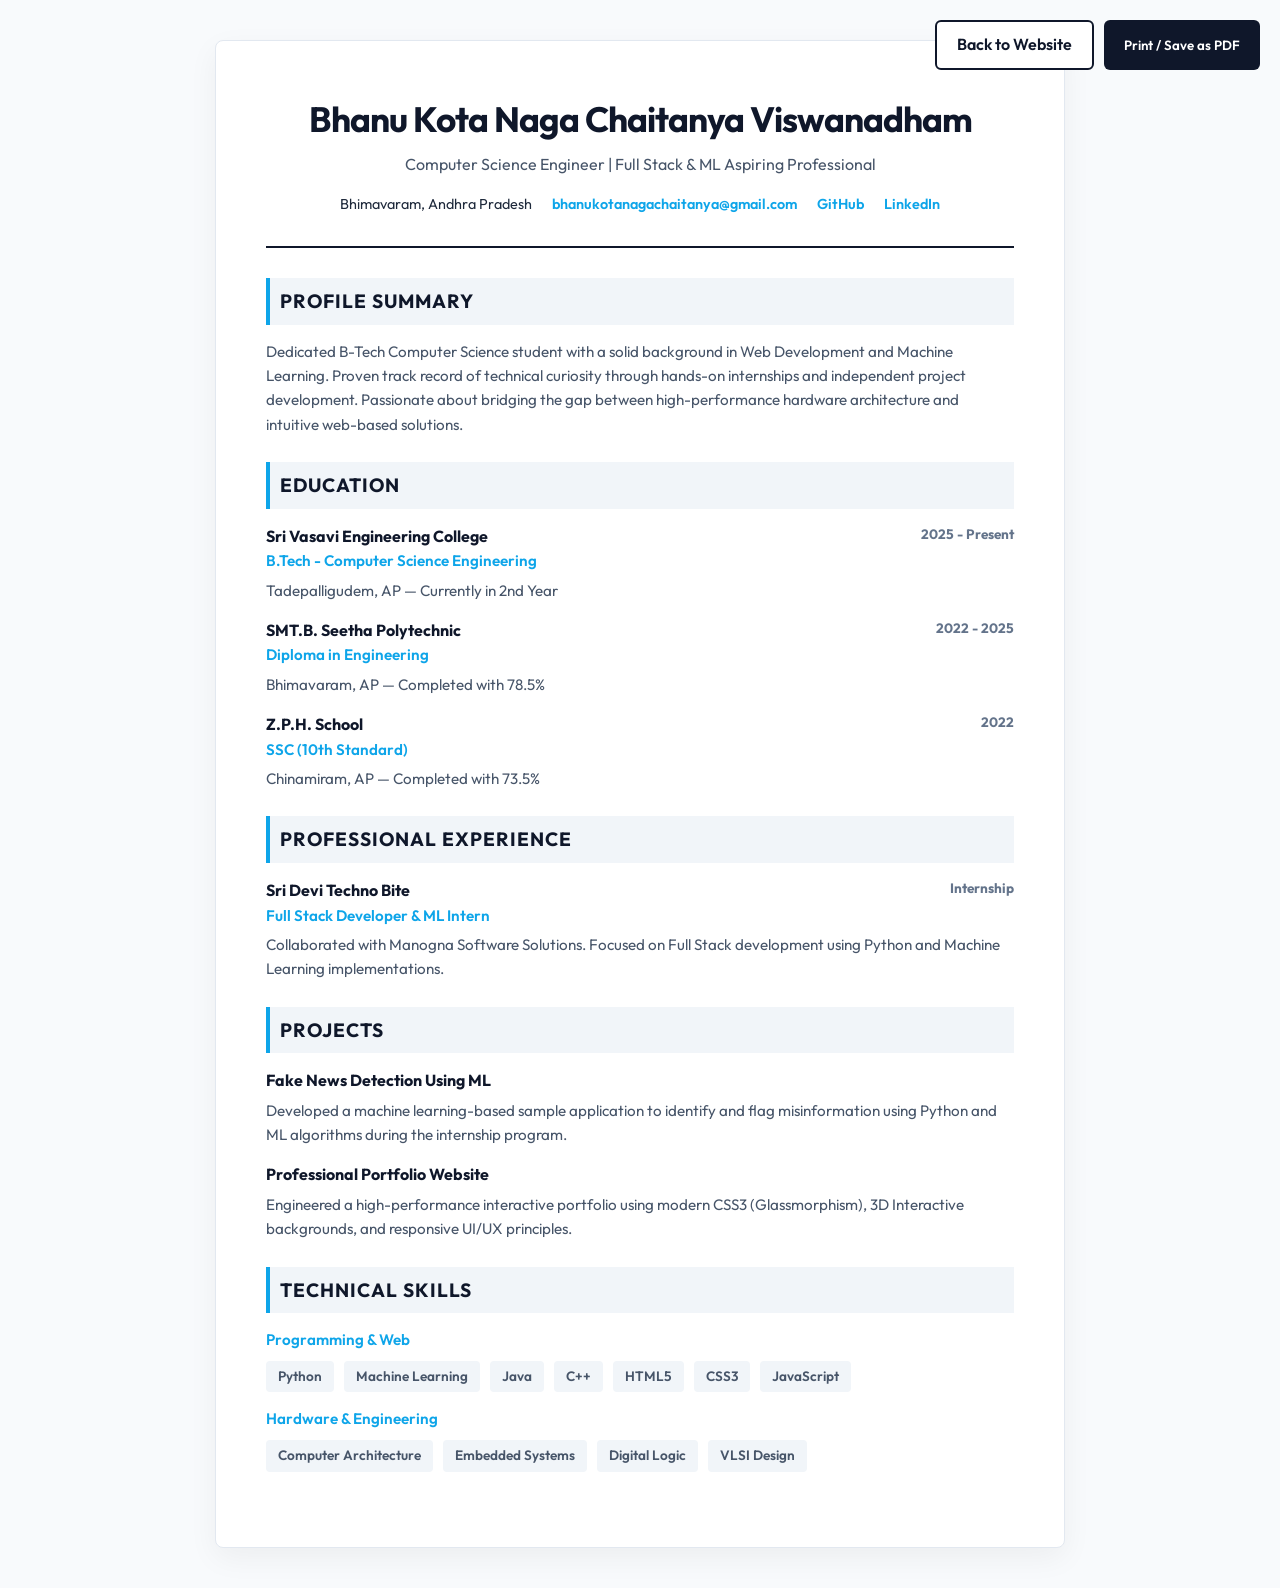
==== resume.html @ e8d5b209 "feat: integrate education timeline and professional resume system" ====
<!DOCTYPE html>
<html lang="en">
<head>
    <meta charset="UTF-8">
    <meta name="viewport" content="width=device-width, initial-scale=1.0">
    <title>Resume - Bhanu Kota Naga Chaitanya Viswanadham</title>
    <link href="https://fonts.googleapis.com/css2?family=Outfit:wght@300;400;600;700&display=swap" rel="stylesheet">
    <style>
        :root {
            --primary: #0f172a;
            --secondary: #475569;
            --accent: #0ea5e9;
            --text-dark: #1e293b;
            --text-light: #64748b;
            --border: #e2e8f0;
        }

        @media print {
            .no-print { display: none !important; }
            body { padding: 0 !important; margin: 0 !important; font-size: 11pt !important; }
            .content { border: none !important; box-shadow: none !important; max-width: 100% !important; }
            a { text-decoration: none !important; color: black !important; }
        }

        * { margin: 0; padding: 0; box-sizing: border-box; }

        body {
            font-family: 'Outfit', sans-serif;
            background-color: #f8fafc;
            color: var(--text-dark);
            line-height: 1.6;
            padding: 40px 20px;
        }

        .resume-container {
            max-width: 850px;
            margin: 0 auto;
            background: white;
            padding: 50px;
            border: 1px solid var(--border);
            box-shadow: 0 10px 30px rgba(0,0,0,0.05);
            border-radius: 8px;
        }

        header {
            text-align: center;
            border-bottom: 2px solid var(--primary);
            padding-bottom: 30px;
            margin-bottom: 30px;
        }

        header h1 {
            font-size: 2.2rem;
            color: var(--primary);
            margin-bottom: 5px;
            letter-spacing: -1px;
        }

        header p {
            color: var(--secondary);
            font-size: 1rem;
        }

        .contact-info {
            display: flex;
            justify-content: center;
            gap: 20px;
            margin-top: 15px;
            font-size: 0.9rem;
            flex-wrap: wrap;
        }

        .contact-info a {
            color: var(--accent);
            text-decoration: none;
            font-weight: 600;
        }

        section {
            margin-bottom: 25px;
        }

        section h2 {
            font-size: 1.2rem;
            color: var(--primary);
            text-transform: uppercase;
            letter-spacing: 1px;
            border-left: 4px solid var(--accent);
            padding-left: 10px;
            margin-bottom: 15px;
            background: #f1f5f9;
            padding: 8px 10px;
        }

        .info-grid {
            display: grid;
            grid-template-columns: 1fr 1fr;
            gap: 15px;
        }

        .item {
            margin-bottom: 15px;
        }

        .item-header {
            display: flex;
            justify-content: space-between;
            font-weight: 700;
            color: var(--primary);
        }

        .item-subheader {
            color: var(--accent);
            font-weight: 600;
            font-size: 0.95rem;
        }

        .item-date {
            color: var(--text-light);
            font-size: 0.85rem;
        }

        .item-desc {
            margin-top: 5px;
            color: var(--secondary);
            font-size: 0.95rem;
        }

        .skills-list {
            list-style: none;
            display: flex;
            flex-wrap: wrap;
            gap: 10px;
        }

        .skills-list li {
            background: #f1f5f9;
            padding: 5px 12px;
            border-radius: 4px;
            font-size: 0.85rem;
            font-weight: 600;
            color: var(--secondary);
        }

        .button-bar {
            position: fixed;
            top: 20px;
            right: 20px;
            z-index: 100;
            display: flex;
            gap: 10px;
        }

        .btn {
            padding: 10px 20px;
            background: var(--primary);
            color: white;
            border: none;
            border-radius: 6px;
            cursor: pointer;
            font-family: inherit;
            font-weight: 600;
            transition: 0.2s;
            text-decoration: none;
        }

        .btn:hover {
            opacity: 0.9;
            transform: translateY(-2px);
        }

        .btn-outline {
            background: white;
            color: var(--primary);
            border: 2px solid var(--primary);
        }

        @media (max-width: 600px) {
            .resume-container { padding: 25px; }
            .item-header { flex-direction: column; }
            .item-date { margin-top: 2px; }
            .info-grid { grid-template-columns: 1fr; }
        }
    </style>
</head>
<body>

    <div class="button-bar no-print">
        <a href="index.html" class="btn btn-outline">Back to Website</a>
        <button onclick="window.print()" class="btn">Print / Save as PDF</button>
    </div>

    <div class="resume-container">
        <header>
            <h1>Bhanu Kota Naga Chaitanya Viswanadham</h1>
            <p>Computer Science Engineer | Full Stack & ML Aspiring Professional</p>
            <div class="contact-info">
                <span>Bhimavaram, Andhra Pradesh</span>
                <a href="mailto:bhanukotanagachaitanya@gmail.com">bhanukotanagachaitanya@gmail.com</a>
                <a href="https://github.com/bhanukotanagachaitanya">GitHub</a>
                <a href="https://linkedin.com/in/bhanu-kota-naga-chaitanya-viswanadham/">LinkedIn</a>
            </div>
        </header>

        <section>
            <h2>Profile Summary</h2>
            <p class="item-desc">
                Dedicated B-Tech Computer Science student with a solid background in Web Development and Machine Learning. 
                Proven track record of technical curiosity through hands-on internships and independent project development. 
                Passionate about bridging the gap between high-performance hardware architecture and intuitive web-based solutions.
            </p>
        </section>

        <section>
            <h2>Education</h2>
            <div class="item">
                <div class="item-header">
                    <span>Sri Vasavi Engineering College</span>
                    <span class="item-date">2025 - Present</span>
                </div>
                <div class="item-subheader">B.Tech - Computer Science Engineering</div>
                <div class="item-desc">Tadepalligudem, AP — Currently in 2nd Year</div>
            </div>

            <div class="item">
                <div class="item-header">
                    <span>SMT.B. Seetha Polytechnic</span>
                    <span class="item-date">2022 - 2025</span>
                </div>
                <div class="item-subheader">Diploma in Engineering</div>
                <div class="item-desc">Bhimavaram, AP — Completed with 78.5%</div>
            </div>

            <div class="item">
                <div class="item-header">
                    <span>Z.P.H. School</span>
                    <span class="item-date">2022</span>
                </div>
                <div class="item-subheader">SSC (10th Standard)</div>
                <div class="item-desc">Chinamiram, AP — Completed with 73.5%</div>
            </div>
        </section>

        <section>
            <h2>Professional Experience</h2>
            <div class="item">
                <div class="item-header">
                    <span>Sri Devi Techno Bite</span>
                    <span class="item-date">Internship</span>
                </div>
                <div class="item-subheader">Full Stack Developer & ML Intern</div>
                <div class="item-desc">Collaborated with Manogna Software Solutions. Focused on Full Stack development using Python and Machine Learning implementations.</div>
            </div>
        </section>

        <section>
            <h2>Projects</h2>
            <div class="item">
                <div class="item-header">
                    <span>Fake News Detection Using ML</span>
                </div>
                <div class="item-desc">Developed a machine learning-based sample application to identify and flag misinformation using Python and ML algorithms during the internship program.</div>
            </div>

            <div class="item">
                <div class="item-header">
                    <span>Professional Portfolio Website</span>
                </div>
                <div class="item-desc">Engineered a high-performance interactive portfolio using modern CSS3 (Glassmorphism), 3D Interactive backgrounds, and responsive UI/UX principles.</div>
            </div>
        </section>

        <section>
            <h2>Technical Skills</h2>
            <div class="item">
                <div class="item-subheader">Programming & Web</div>
                <ul class="skills-list" style="margin-top: 8px;">
                    <li>Python</li><li>Machine Learning</li><li>Java</li><li>C++</li><li>HTML5</li><li>CSS3</li><li>JavaScript</li>
                </ul>
            </div>
            <div class="item">
                <div class="item-subheader">Hardware & Engineering</div>
                <ul class="skills-list" style="margin-top: 8px;">
                    <li>Computer Architecture</li><li>Embedded Systems</li><li>Digital Logic</li><li>VLSI Design</li>
                </ul>
            </div>
        </section>

    </div>

</body>
</html>
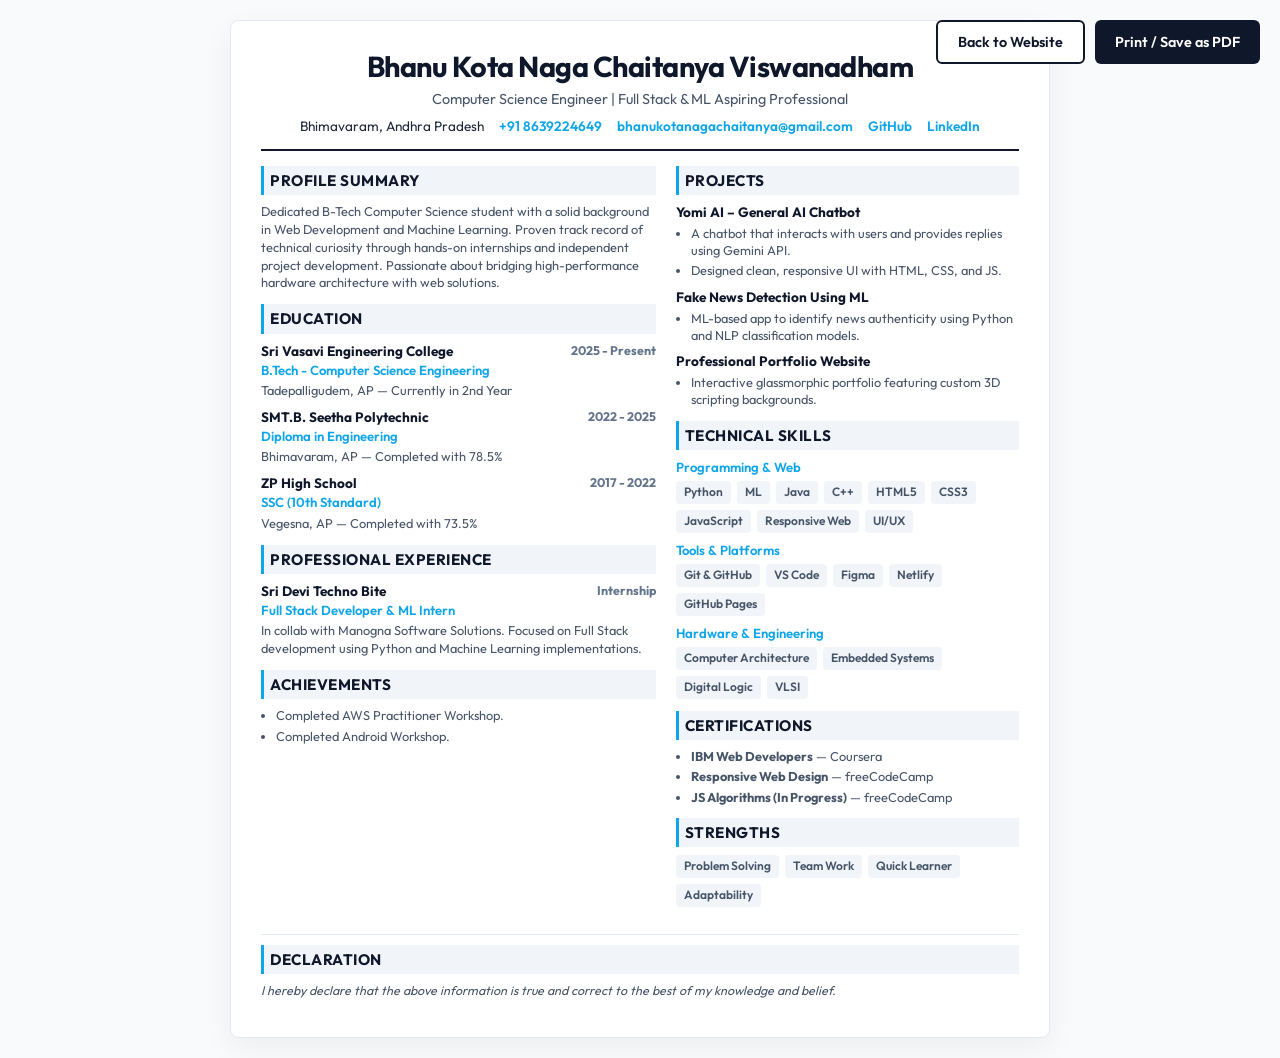
==== commit e90d56a6: "Compress resume to single page, reformat with 2-column layout, and sync achievements/certifications " ====
--- a/resume.html
+++ b/resume.html
@@ -17,8 +17,8 @@
 
         @media print {
             .no-print { display: none !important; }
-            body { padding: 0 !important; margin: 0 !important; font-size: 11pt !important; }
-            .content { border: none !important; box-shadow: none !important; max-width: 100% !important; }
+            body { padding: 0 !important; margin: 0 !important; font-size: 9pt !important; background: white !important; }
+            .resume-container { border: none !important; box-shadow: none !important; max-width: 100% !important; padding: 0 !important; }
             a { text-decoration: none !important; color: black !important; }
         }
 
@@ -28,15 +28,15 @@
             font-family: 'Outfit', sans-serif;
             background-color: #f8fafc;
             color: var(--text-dark);
-            line-height: 1.6;
-            padding: 40px 20px;
+            line-height: 1.4;
+            padding: 20px;
         }
 
         .resume-container {
-            max-width: 850px;
+            max-width: 820px;
             margin: 0 auto;
             background: white;
-            padding: 50px;
+            padding: 25px 30px;
             border: 1px solid var(--border);
             box-shadow: 0 10px 30px rgba(0,0,0,0.05);
             border-radius: 8px;
@@ -45,28 +45,28 @@
         header {
             text-align: center;
             border-bottom: 2px solid var(--primary);
-            padding-bottom: 30px;
-            margin-bottom: 30px;
+            padding-bottom: 12px;
+            margin-bottom: 15px;
         }
 
         header h1 {
-            font-size: 2.2rem;
+            font-size: 1.8rem;
             color: var(--primary);
-            margin-bottom: 5px;
-            letter-spacing: -1px;
+            margin-bottom: 3px;
+            letter-spacing: -0.5px;
         }
 
         header p {
             color: var(--secondary);
-            font-size: 1rem;
+            font-size: 0.9rem;
         }
 
         .contact-info {
             display: flex;
             justify-content: center;
-            gap: 20px;
-            margin-top: 15px;
-            font-size: 0.9rem;
+            gap: 15px;
+            margin-top: 8px;
+            font-size: 0.85rem;
             flex-wrap: wrap;
         }
 
@@ -77,29 +77,29 @@
         }
 
         section {
-            margin-bottom: 25px;
+            margin-bottom: 12px;
         }
 
         section h2 {
-            font-size: 1.2rem;
+            font-size: 0.95rem;
             color: var(--primary);
             text-transform: uppercase;
-            letter-spacing: 1px;
-            border-left: 4px solid var(--accent);
-            padding-left: 10px;
-            margin-bottom: 15px;
+            letter-spacing: 0.5px;
+            border-left: 3px solid var(--accent);
+            padding-left: 8px;
+            margin-bottom: 8px;
             background: #f1f5f9;
-            padding: 8px 10px;
-        }
-
-        .info-grid {
+            padding: 4px 6px;
+        }
+
+        .main-grid {
             display: grid;
-            grid-template-columns: 1fr 1fr;
-            gap: 15px;
+            grid-template-columns: 1.15fr 1fr;
+            gap: 20px;
         }
 
         .item {
-            margin-bottom: 15px;
+            margin-bottom: 8px;
         }
 
         .item-header {
@@ -107,39 +107,53 @@
             justify-content: space-between;
             font-weight: 700;
             color: var(--primary);
+            font-size: 0.85rem;
         }
 
         .item-subheader {
             color: var(--accent);
             font-weight: 600;
-            font-size: 0.95rem;
+            font-size: 0.82rem;
         }
 
         .item-date {
             color: var(--text-light);
-            font-size: 0.85rem;
+            font-size: 0.78rem;
         }
 
         .item-desc {
-            margin-top: 5px;
+            margin-top: 3px;
             color: var(--secondary);
-            font-size: 0.95rem;
+            font-size: 0.8rem;
+            line-height: 1.4;
         }
 
         .skills-list {
             list-style: none;
             display: flex;
             flex-wrap: wrap;
-            gap: 10px;
+            gap: 6px;
         }
 
         .skills-list li {
             background: #f1f5f9;
-            padding: 5px 12px;
+            padding: 3px 8px;
             border-radius: 4px;
-            font-size: 0.85rem;
+            font-size: 0.75rem;
             font-weight: 600;
             color: var(--secondary);
+        }
+
+        .bullet-list {
+            list-style-type: disc;
+            margin-left: 15px;
+            color: var(--secondary);
+            font-size: 0.8rem;
+            line-height: 1.35;
+        }
+
+        .bullet-list li {
+            margin-bottom: 3px;
         }
 
         .button-bar {
@@ -162,6 +176,7 @@
             font-weight: 600;
             transition: 0.2s;
             text-decoration: none;
+            font-size: 0.9rem;
         }
 
         .btn:hover {
@@ -179,7 +194,7 @@
             .resume-container { padding: 25px; }
             .item-header { flex-direction: column; }
             .item-date { margin-top: 2px; }
-            .info-grid { grid-template-columns: 1fr; }
+            .main-grid { grid-template-columns: 1fr; }
         }
     </style>
 </head>
@@ -196,96 +211,159 @@
             <p>Computer Science Engineer | Full Stack & ML Aspiring Professional</p>
             <div class="contact-info">
                 <span>Bhimavaram, Andhra Pradesh</span>
+                <a href="tel:+918639224649">+91 8639224649</a>
                 <a href="mailto:bhanukotanagachaitanya@gmail.com">bhanukotanagachaitanya@gmail.com</a>
                 <a href="https://github.com/bhanukotanagachaitanya">GitHub</a>
                 <a href="https://linkedin.com/in/bhanu-kota-naga-chaitanya-viswanadham/">LinkedIn</a>
             </div>
         </header>
 
-        <section>
-            <h2>Profile Summary</h2>
-            <p class="item-desc">
-                Dedicated B-Tech Computer Science student with a solid background in Web Development and Machine Learning. 
-                Proven track record of technical curiosity through hands-on internships and independent project development. 
-                Passionate about bridging the gap between high-performance hardware architecture and intuitive web-based solutions.
+        <div class="main-grid">
+            <div class="left-col">
+                <section>
+                    <h2>Profile Summary</h2>
+                    <p class="item-desc">
+                        Dedicated B-Tech Computer Science student with a solid background in Web Development and Machine Learning. 
+                        Proven track record of technical curiosity through hands-on internships and independent project development. 
+                        Passionate about bridging high-performance hardware architecture with web solutions.
+                    </p>
+                </section>
+
+                <section>
+                    <h2>Education</h2>
+                    <div class="item">
+                        <div class="item-header">
+                            <span>Sri Vasavi Engineering College</span>
+                            <span class="item-date">2025 - Present</span>
+                        </div>
+                        <div class="item-subheader">B.Tech - Computer Science Engineering</div>
+                        <div class="item-desc">Tadepalligudem, AP — Currently in 2nd Year</div>
+                    </div>
+
+                    <div class="item">
+                        <div class="item-header">
+                            <span>SMT.B. Seetha Polytechnic</span>
+                            <span class="item-date">2022 - 2025</span>
+                        </div>
+                        <div class="item-subheader">Diploma in Engineering</div>
+                        <div class="item-desc">Bhimavaram, AP — Completed with 78.5%</div>
+                    </div>
+
+                    <div class="item">
+                        <div class="item-header">
+                            <span>ZP High School</span>
+                            <span class="item-date">2017 - 2022</span>
+                        </div>
+                        <div class="item-subheader">SSC (10th Standard)</div>
+                        <div class="item-desc">Vegesna, AP — Completed with 73.5%</div>
+                    </div>
+                </section>
+
+                <section>
+                    <h2>Professional Experience</h2>
+                    <div class="item">
+                        <div class="item-header">
+                            <span>Sri Devi Techno Bite</span>
+                            <span class="item-date">Internship</span>
+                        </div>
+                        <div class="item-subheader">Full Stack Developer & ML Intern</div>
+                        <div class="item-desc">In collab with Manogna Software Solutions. Focused on Full Stack development using Python and Machine Learning implementations.</div>
+                    </div>
+                </section>
+
+                <section>
+                    <h2>Achievements</h2>
+                    <ul class="bullet-list" style="margin-top: 5px;">
+                        <li>Completed AWS Practitioner Workshop.</li>
+                        <li>Completed Android Workshop.</li>
+                    </ul>
+                </section>
+            </div>
+
+            <div class="right-col">
+                <section>
+                    <h2>Projects</h2>
+                    <div class="item">
+                        <div class="item-header">
+                            <span>Yomi AI – General AI Chatbot</span>
+                        </div>
+                        <div class="item-desc">
+                            <ul class="bullet-list" style="margin-top: 3px;">
+                                <li>A chatbot that interacts with users and provides replies using Gemini API.</li>
+                                <li>Designed clean, responsive UI with HTML, CSS, and JS.</li>
+                            </ul>
+                        </div>
+                    </div>
+
+                    <div class="item">
+                        <div class="item-header">
+                            <span>Fake News Detection Using ML</span>
+                        </div>
+                        <div class="item-desc">
+                            <ul class="bullet-list" style="margin-top: 3px;">
+                                <li>ML-based app to identify news authenticity using Python and NLP classification models.</li>
+                            </ul>
+                        </div>
+                    </div>
+
+                    <div class="item">
+                        <div class="item-header">
+                            <span>Professional Portfolio Website</span>
+                        </div>
+                        <div class="item-desc">
+                            <ul class="bullet-list" style="margin-top: 3px;">
+                                <li>Interactive glassmorphic portfolio featuring custom 3D scripting backgrounds.</li>
+                            </ul>
+                        </div>
+                    </div>
+                </section>
+
+                <section>
+                    <h2>Technical Skills</h2>
+                    <div class="item">
+                        <div class="item-subheader">Programming & Web</div>
+                        <ul class="skills-list" style="margin-top: 5px;">
+                            <li>Python</li><li>ML</li><li>Java</li><li>C++</li><li>HTML5</li><li>CSS3</li><li>JavaScript</li><li>Responsive Web</li><li>UI/UX</li>
+                        </ul>
+                    </div>
+                    <div class="item" style="margin-top: 6px;">
+                        <div class="item-subheader">Tools & Platforms</div>
+                        <ul class="skills-list" style="margin-top: 5px;">
+                            <li>Git & GitHub</li><li>VS Code</li><li>Figma</li><li>Netlify</li><li>GitHub Pages</li>
+                        </ul>
+                    </div>
+                    <div class="item" style="margin-top: 6px;">
+                        <div class="item-subheader">Hardware & Engineering</div>
+                        <ul class="skills-list" style="margin-top: 5px;">
+                            <li>Computer Architecture</li><li>Embedded Systems</li><li>Digital Logic</li><li>VLSI</li>
+                        </ul>
+                    </div>
+                </section>
+
+                <section>
+                    <h2>Certifications</h2>
+                    <ul class="bullet-list" style="margin-top: 5px;">
+                        <li><strong>IBM Web Developers</strong> — Coursera</li>
+                        <li><strong>Responsive Web Design</strong> — freeCodeCamp</li>
+                        <li><strong>JS Algorithms (In Progress)</strong> — freeCodeCamp</li>
+                    </ul>
+                </section>
+
+                <section>
+                    <h2>Strengths</h2>
+                    <ul class="skills-list" style="margin-top: 5px;">
+                        <li>Problem Solving</li><li>Team Work</li><li>Quick Learner</li><li>Adaptability</li>
+                    </ul>
+                </section>
+            </div>
+        </div>
+
+        <section style="margin-top: 15px; border-top: 1px solid var(--border); padding-top: 10px;">
+            <h2>Declaration</h2>
+            <p class="item-desc" style="font-style: italic; font-size: 0.78rem; line-height: 1.4;">
+                I hereby declare that the above information is true and correct to the best of my knowledge and belief.
             </p>
         </section>
-
-        <section>
-            <h2>Education</h2>
-            <div class="item">
-                <div class="item-header">
-                    <span>Sri Vasavi Engineering College</span>
-                    <span class="item-date">2025 - Present</span>
-                </div>
-                <div class="item-subheader">B.Tech - Computer Science Engineering</div>
-                <div class="item-desc">Tadepalligudem, AP — Currently in 2nd Year</div>
-            </div>
-
-            <div class="item">
-                <div class="item-header">
-                    <span>SMT.B. Seetha Polytechnic</span>
-                    <span class="item-date">2022 - 2025</span>
-                </div>
-                <div class="item-subheader">Diploma in Engineering</div>
-                <div class="item-desc">Bhimavaram, AP — Completed with 78.5%</div>
-            </div>
-
-            <div class="item">
-                <div class="item-header">
-                    <span>Z.P.H. School</span>
-                    <span class="item-date">2022</span>
-                </div>
-                <div class="item-subheader">SSC (10th Standard)</div>
-                <div class="item-desc">Chinamiram, AP — Completed with 73.5%</div>
-            </div>
-        </section>
-
-        <section>
-            <h2>Professional Experience</h2>
-            <div class="item">
-                <div class="item-header">
-                    <span>Sri Devi Techno Bite</span>
-                    <span class="item-date">Internship</span>
-                </div>
-                <div class="item-subheader">Full Stack Developer & ML Intern</div>
-                <div class="item-desc">Collaborated with Manogna Software Solutions. Focused on Full Stack development using Python and Machine Learning implementations.</div>
-            </div>
-        </section>
-
-        <section>
-            <h2>Projects</h2>
-            <div class="item">
-                <div class="item-header">
-                    <span>Fake News Detection Using ML</span>
-                </div>
-                <div class="item-desc">Developed a machine learning-based sample application to identify and flag misinformation using Python and ML algorithms during the internship program.</div>
-            </div>
-
-            <div class="item">
-                <div class="item-header">
-                    <span>Professional Portfolio Website</span>
-                </div>
-                <div class="item-desc">Engineered a high-performance interactive portfolio using modern CSS3 (Glassmorphism), 3D Interactive backgrounds, and responsive UI/UX principles.</div>
-            </div>
-        </section>
-
-        <section>
-            <h2>Technical Skills</h2>
-            <div class="item">
-                <div class="item-subheader">Programming & Web</div>
-                <ul class="skills-list" style="margin-top: 8px;">
-                    <li>Python</li><li>Machine Learning</li><li>Java</li><li>C++</li><li>HTML5</li><li>CSS3</li><li>JavaScript</li>
-                </ul>
-            </div>
-            <div class="item">
-                <div class="item-subheader">Hardware & Engineering</div>
-                <ul class="skills-list" style="margin-top: 8px;">
-                    <li>Computer Architecture</li><li>Embedded Systems</li><li>Digital Logic</li><li>VLSI Design</li>
-                </ul>
-            </div>
-        </section>
-
     </div>
 
 </body>
